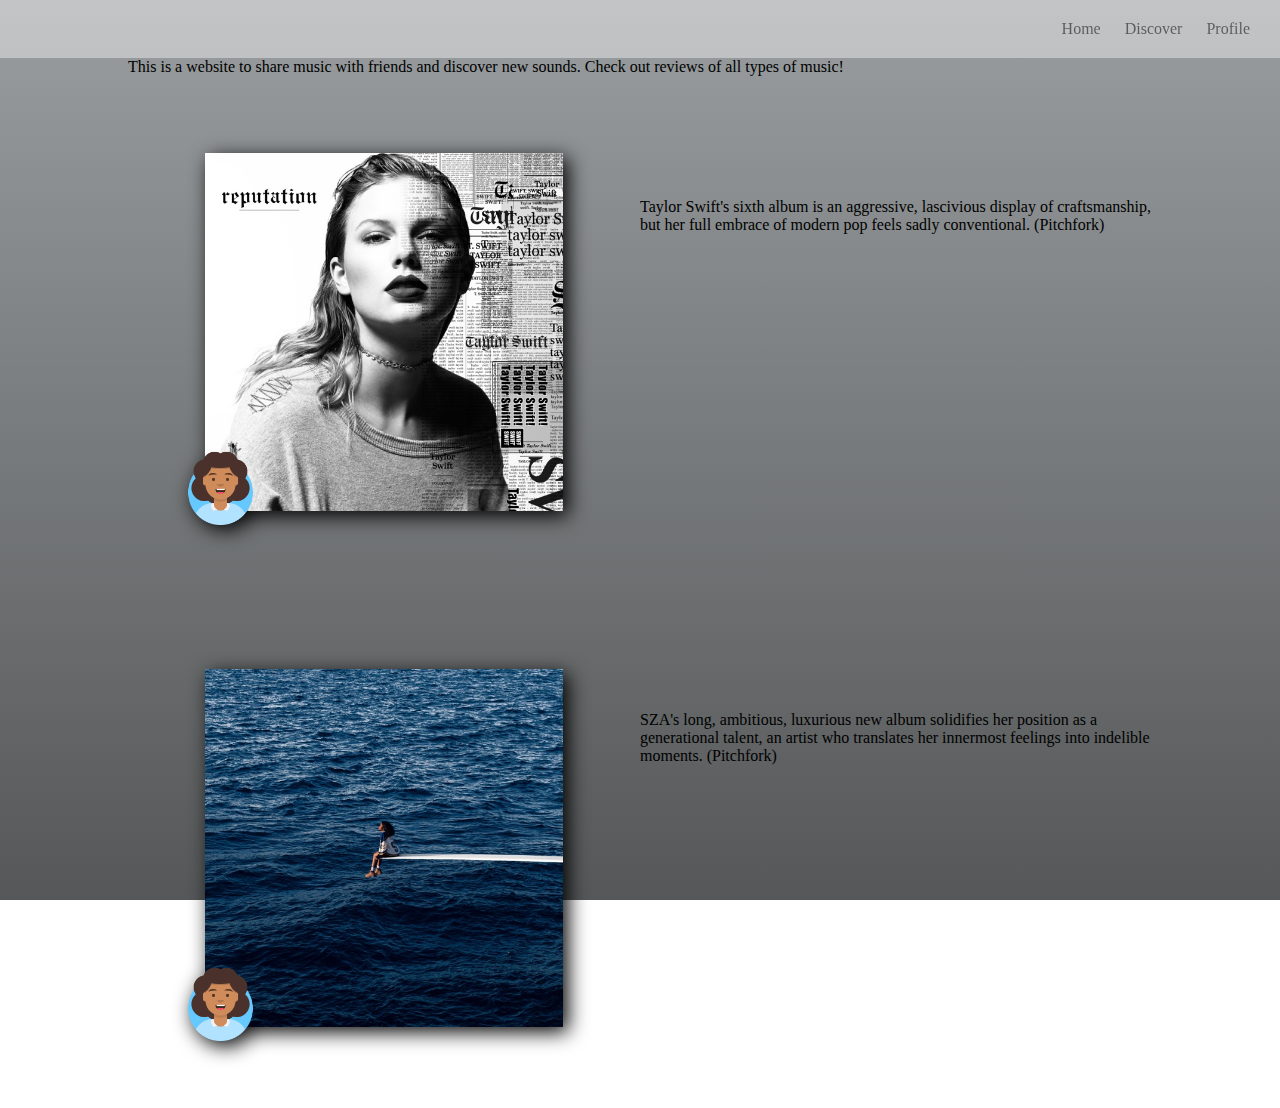
==== index.html @ 4bcca85a "Add files via upload" ====
<!DOCTYPE html>
<html lang="en">
<head>
    <meta charset="UTF-8">
    <meta name="viewport" content="width=device-width, initial-scale=1.0">
    <title>Reviewer</title>
    <link rel="stylesheet" type="text/css" href="css/html5reset.css">
    <link rel="stylesheet" type="text/css" href="css/style.css">
</head>
<body>
    <header>
        <a href = "#main" class = "skip">Skip to Main Content</a>
        <nav>
            <ul class="nav">
                <li class="active"><a href = "index.html">Home</a></li>
                <li><a href = "discover.html">Discover</a></li>
                <li class="profilenav"><a href = "profile.html">Profile</a></li>
            </ul>
        </nav>
    </header>
    <main class="indexmain">
        <div class="explain">
            <p>This is a website to share music with friends and discover new sounds. Check out reviews of all types of music!</p>
        </div>
        <div class="review1">
            <div class="review1imgs">
                <!-- ALBUM COVER, links to review -->
                <!-- Plays preview of song/album using JavaScript -->
                <a href="review.html">
                    <img src="images/reputation-taylorswift.jpg" alt="Cover of the album reputation by Taylor Swift">
                </a>
                <!-- PROFILE PIC, links to other user-->
                <a href="other.html">
                    <img src="images/otheravatar.png" class="feedavatar" alt="Cartoon avatar of girl with brown hair">    
                </a>                   
            </div>
            <p class="feed-review-text">Taylor Swift's sixth album is an aggressive, lascivious display of craftsmanship, but her full embrace of modern pop feels sadly conventional. (Pitchfork)</p>
            <iframe class="spotifypreview" style="border-radius:12px" src="https://open.spotify.com/embed/album/6DEjYFkNZh67HP7R9PSZvv?utm_source=generator" width="400" height="152" frameBorder="0" allowfullscreen="" allow="autoplay; clipboard-write; encrypted-media; fullscreen; picture-in-picture" loading="lazy"></iframe>
        </div>
        <div class="review2">
            <div class="review2imgs">
                <!-- ALBUM COVER, links to review -->
                <!-- Plays preview of song/album using JavaScript -->
                <img src="images/sos-sza.jpg" alt="Cover of the album SOS by SZA">
                <!-- PROFILE PIC, links to other user-->
                <a href="other.html">
                    <img src="images/otheravatar.png" class="feedavatar" alt="Cartoon avatar of girl with brown hair">         
                </a>                
            </div>
            <p class="feed-review-text">SZA's long, ambitious, luxurious new album solidifies her position as a generational talent, an artist who translates her innermost feelings into indelible moments. (Pitchfork)</p>
            <iframe class="spotifypreview" style="border-radius:12px" src="https://open.spotify.com/embed/album/07w0rG5TETcyihsEIZR3qG?utm_source=generator&theme=0" width="400" height="152" frameBorder="0" allowfullscreen="" allow="autoplay; clipboard-write; encrypted-media; fullscreen; picture-in-picture" loading="lazy"></iframe>
        </div>  
    </main>
   
</body>
</html>
---- css/style.css ----
/* OVERALL */
body {
    background-image: linear-gradient(#999d9f, #555758);
    background-attachment: fixed;
}

/* Skip to main */
.skip {
    position: absolute;
    overflow: hidden;
    height: 1px;
    width: 1px;
}

.skip:focus {
    text-align: center;
    height: 100%;
    width: 100%;
    text-decoration: none;
    color: black;
    position: relative;
}

/* Navigation */
/* Horizontal */
nav li {
    display: inline;
}

/* Individual tabs */
li a {
    text-decoration: none;
    color: black;
    padding: 10px;
}

/* Whole bar */
ul.nav {
    background-color: white;
    opacity: .4;
    padding: 20px;
    text-align: right;
}

/* MOBILE VIEW */

/* Home */

.review1imgs, .review2imgs {
    margin: 15%;
    position: relative;
    filter: drop-shadow(5px 5px 10px);
}

.feedavatar {
    position: absolute;
    width: 20%;
    bottom: -10px;
    left: -20px;
}

.review1 p, .review2 p {
    display: none;
}

.spotifypreview {
    display: none;
}

/* Discover */

.discovertitle {
    text-align: center;
    font-size: xx-large;
}
* {
    box-sizing: border-box;
}

.discoverslides {
    justify-content: center;
    margin: 5% 10%;
}

.album-prev, .song-prev, .playlist-prev {
    display: none;
}

.prev, .next {
    cursor: pointer;
    position: relative;
    top: 50%;
    width: auto;
    /* padding: 16px;
    margin-top: -22px; */
    color: black;
    font-weight: bold;
    font-size: 18px;
    transition: 0.6s ease;
    border-radius: 0 3px 3px 0;
    user-select: none;
}

.next {
    right: -100%;
    border-radius: 0 3px 3px 0;
}

.prev {
    left: -5%;
    border-radius: 3px 0 0 3px;
}

.discovertext {
    display: none;
}

#discovermain h2 {
    margin: 7% 0 0 0%;
    font-size: larger;
    text-align: center;
}

/* Other Profile */
.profileheader {
    display: grid;
    grid-template-columns: 30% 70%;
    margin: 7%;
    column-gap: 10%;
}

.hiddensongsother, .hiddenalbumsother {
    display: none;
}

.avatar {
    filter: drop-shadow(5px 5px 10px);
}

.otherfavsongs, .otherfavalbums {
    margin: 7%;
}

.otherfavsongs a, .otherfavalbums a {
    text-decoration: none;
    color: black;
}

.otherfavsongs h2, .otherfavalbums h2 {
    font-size: x-large;
}

.otherfavsongs p, .otherfavalbums p {
    text-align: center;
    margin: 5% 10%;
    padding: 5%;
}

.songgrid, .albumgrid {
    margin: 3% 0;
}

/* Review */
.reviewtitle {
    text-align: center;
    font-size: xx-large;
    margin: 20px;
}

.reviewheader {
    display: grid;
    grid-template-rows: 400px 200px;
    justify-items: center;
    align-items: center;
}

.albumreviewcover img {
    width: 300px;
    filter: drop-shadow(5px 5px 10px);
}

.stats {
    display: grid;
    grid-row: 1/3 1/3 1/3;
    background-color: gray;
}

/* My Profile */
.profileheader {
    display: grid;
    grid-template-columns: 30% 70%;
    margin: 7%;
    column-gap: 7%;
    align-items: center;
}

.hiddensongsother, .hiddenalbumsother {
    display: none;
}

.avatar {
    filter: drop-shadow(5px 5px 10px);
}

.otherfavsongs, .otherfavalbums {
    margin: 7%;
}

.otherfavsongs a, .otherfavalbums a {
    text-decoration: none;
    color: black;
}

.otherfavsongs h2, .otherfavalbums h2 {
    font-size: x-large;
}

.otherfavsongs p, .otherfavalbums p {
    background-color: lightgray;
    text-align: center;
    margin: 5% 10%;
    padding: 5%;
}

.button {
    display: flex;
    justify-content: center;
}
.addbutton {
    width: 70px;
    height: 70px;
    border-radius: 50%;
    font-size: x-large;
}

/* TABLET VIEW */
@media screen and (min-width: 768px) {
    /* Home */
    .review1, .review2 {
        display: grid;
        grid-template-columns: 50% 50%;
        justify-items: center;
    }
    .review1 p, .review2 p {
        display: block;
        position: relative;
        top: 20%;
    }

    /* Discover */
    .discoverslides {
        display: grid;
        grid-template-columns: 25% 25% 25% 25%;
        justify-content: center;
        column-gap: 20px;
    }

    .album-prev, .song-prev, .playlist-prev {
        display: block;
        filter: drop-shadow(5px 5px 10px);
    }

    .prev, .next {
        display: none;
    }

    #discovermain h2 {
        text-align: left;
        margin: 7% 0 0 7%;
    }

    /* Other Profile */

    .hiddensongsother, .hiddenalbumsother {
        display: block;
    }

    .songgrid, .albumgrid {
        display: grid;
        grid-template-columns: 50% 50%;
        column-gap: 20px;
        align-items: center;
    }

    .profileheader {
        justify-content: left;
        grid-template-columns: 100px 100px;
        margin: 3% 0 0 7%;
        column-gap: 10px;
    }

    /* Review */
    .reviewheader {
        grid-template-columns: 50% 50%;
        grid-template-rows: 100%;
        margin: 0 200px;
    }

    /* My Profile */
}

/* DESKTOP VIEW */
@media screen and (min-width: 992px) {
    /* Home */
    .indexmain {
        margin: 0 10%;
    }
    .spotifypreview {
        display: block;
    }
    .review1, .review2 {
        align-items: center;
    }

    .review1imgs, .review2imgs {
        grid-row: 1 / 3;
    }

    /* Discover */
    .album-prev img, .song-prev img, .playlist-prev img{
        position: relative;
        z-index: 1;
        /* display: inline-block; */
    }
    .discovertext {
        width: 100%;
        height: 75px;
        text-align: center;
        background-color: darkgray;
        opacity: 0.5;
    }

    .discovertext p {
        opacity: 1;
        color: black;
    }

    .album-prev img:hover + .discovertext, .song-prev img:hover + .discovertext, .playlist-prev img:hover + .discovertext {
        display: inline;
        z-index: 2;
        position: absolute;
        bottom: 1%;
        left: 0%;
    }

    /* Other Profile */
    .frame {
        display: grid;
        grid-template-columns: 50% 50%;
    }

    /* Review */

    /* My Profile */
}
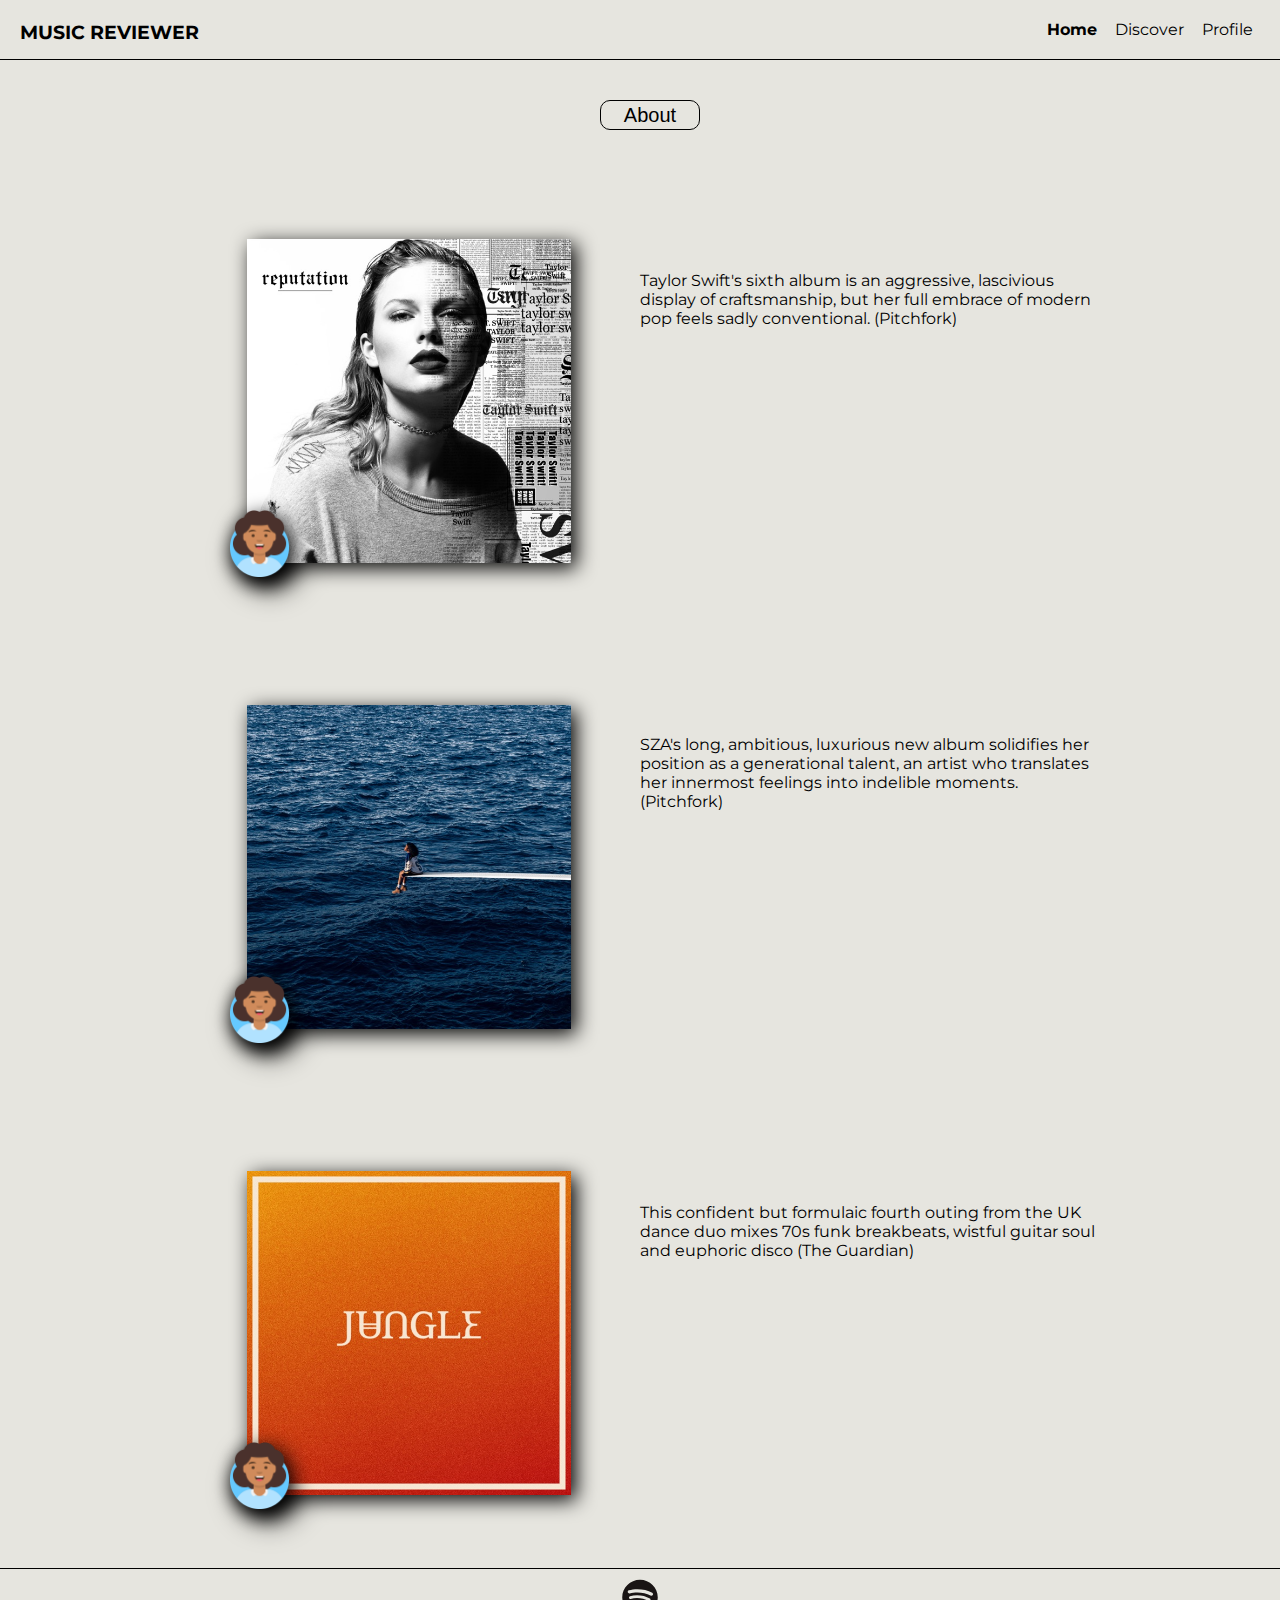
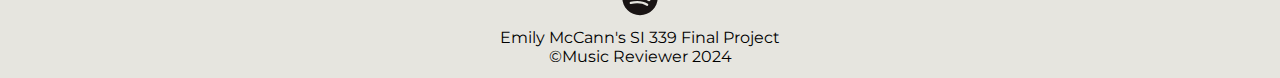
==== commit 8de7678d: "Add files via upload" ====
--- a/index.html
+++ b/index.html
@@ -6,12 +6,17 @@
     <title>Reviewer</title>
     <link rel="stylesheet" type="text/css" href="css/html5reset.css">
     <link rel="stylesheet" type="text/css" href="css/style.css">
+    <!-- Fonts -->
+    <link rel="preconnect" href="https://fonts.googleapis.com">
+    <link rel="preconnect" href="https://fonts.gstatic.com" crossorigin>
+    <link href="https://fonts.googleapis.com/css2?family=Montserrat:ital,wght@0,100..900;1,100..900&display=swap" rel="stylesheet">
 </head>
 <body>
     <header>
         <a href = "#main" class = "skip">Skip to Main Content</a>
         <nav>
             <ul class="nav">
+                <li id="title">MUSIC REVIEWER</li>
                 <li class="active"><a href = "index.html">Home</a></li>
                 <li><a href = "discover.html">Discover</a></li>
                 <li class="profilenav"><a href = "profile.html">Profile</a></li>
@@ -19,7 +24,10 @@
         </nav>
     </header>
     <main class="indexmain">
-        <div class="explain">
+        <div>
+            <button id="aboutbutton">About</button>    
+        </div>
+        <div id="explain">
             <p>This is a website to share music with friends and discover new sounds. Check out reviews of all types of music!</p>
         </div>
         <div class="review1">
@@ -31,11 +39,14 @@
                 </a>
                 <!-- PROFILE PIC, links to other user-->
                 <a href="other.html">
-                    <img src="images/otheravatar.png" class="feedavatar" alt="Cartoon avatar of girl with brown hair">    
-                </a>                   
+                    <img src="images/otheravatar.png" id = "feedavatar1" class="feedavatar" alt="Cartoon avatar of girl with brown hair">    
+                </a> 
+                <div class="popout" id="popout1">
+                    <p>View Layla's Profile</p>
+                </div>                  
             </div>
             <p class="feed-review-text">Taylor Swift's sixth album is an aggressive, lascivious display of craftsmanship, but her full embrace of modern pop feels sadly conventional. (Pitchfork)</p>
-            <iframe class="spotifypreview" style="border-radius:12px" src="https://open.spotify.com/embed/album/6DEjYFkNZh67HP7R9PSZvv?utm_source=generator" width="400" height="152" frameBorder="0" allowfullscreen="" allow="autoplay; clipboard-write; encrypted-media; fullscreen; picture-in-picture" loading="lazy"></iframe>
+            <iframe class="spotifypreview" style="border-radius:12px" src="https://open.spotify.com/embed/album/6DEjYFkNZh67HP7R9PSZvv?utm_source=generator" width="400" height="152" frameBorder="0" allow="autoplay; clipboard-write; encrypted-media; fullscreen; picture-in-picture" loading="lazy"></iframe>
         </div>
         <div class="review2">
             <div class="review2imgs">
@@ -44,13 +55,38 @@
                 <img src="images/sos-sza.jpg" alt="Cover of the album SOS by SZA">
                 <!-- PROFILE PIC, links to other user-->
                 <a href="other.html">
-                    <img src="images/otheravatar.png" class="feedavatar" alt="Cartoon avatar of girl with brown hair">         
-                </a>                
+                    <img src="images/otheravatar.png" id = "feedavatar2" class="feedavatar" alt="Cartoon avatar of girl with brown hair">         
+                </a>  
+                <div class="popout" id="popout2">
+                    <p>View Layla's Profile</p>
+                </div>              
             </div>
             <p class="feed-review-text">SZA's long, ambitious, luxurious new album solidifies her position as a generational talent, an artist who translates her innermost feelings into indelible moments. (Pitchfork)</p>
-            <iframe class="spotifypreview" style="border-radius:12px" src="https://open.spotify.com/embed/album/07w0rG5TETcyihsEIZR3qG?utm_source=generator&theme=0" width="400" height="152" frameBorder="0" allowfullscreen="" allow="autoplay; clipboard-write; encrypted-media; fullscreen; picture-in-picture" loading="lazy"></iframe>
+            <iframe class="spotifypreview" style="border-radius:12px" src="https://open.spotify.com/embed/album/07w0rG5TETcyihsEIZR3qG?utm_source=generator&theme=0" width="400" height="152" frameBorder="0"  allow="autoplay; clipboard-write; encrypted-media; fullscreen; picture-in-picture" loading="lazy"></iframe>
         </div>  
+        <div class="review3">
+            <div class="review3imgs">
+                <!-- ALBUM COVER, links to review -->
+                <!-- Plays preview of song/album using JavaScript -->
+                <img src="images/volcano-jungle.jpg" alt="Cover of the album SOS by SZA">
+                <!-- PROFILE PIC, links to other user-->
+                <a href="other.html">
+                    <img src="images/otheravatar.png" id = "feedavatar3" class="feedavatar" alt="Cartoon avatar of girl with brown hair">         
+                </a>  
+                <div class="popout" id="popout3">
+                    <p>View Layla's Profile</p>
+                </div>              
+            </div>
+            <p class="feed-review-text">This confident but formulaic fourth outing from the UK dance duo mixes 70s funk breakbeats, wistful guitar soul and euphoric disco (The Guardian)</p>
+            <iframe style="border-radius:12px" src="https://open.spotify.com/embed/album/5xnXOCf5aZgZ43DgGN4EDv?utm_source=generator&theme=0" width="400" height="152" frameBorder="0" allowfullscreen="" allow="autoplay; clipboard-write; encrypted-media; fullscreen; picture-in-picture" loading="lazy"></iframe>
+        </div>
     </main>
-   
+    <script src="js/index.js"></script>
+   <footer>
+        <div a="https://open.spotify.com/">
+            <img id="logo" src="images/spotifylogo.svg" alt="Spotify logo">    
+        </div>
+        <p>Emily McCann's SI 339 Final Project<br>©Music Reviewer 2024</p>
+   </footer>
 </body>
 </html>--- a/css/style.css
+++ b/css/style.css
@@ -1,7 +1,8 @@
 /* OVERALL */
 body {
-    background-image: linear-gradient(#999d9f, #555758);
+    background-color: #e6e5df;
     background-attachment: fixed;
+    font-family: "Montserrat";
 }
 
 /* Skip to main */
@@ -31,22 +32,81 @@
 li a {
     text-decoration: none;
     color: black;
-    padding: 10px;
+    padding: 7px;
+}
+
+li a:hover, img:hover {
+    cursor:url("data:image/svg+xml;utf8,<svg xmlns='http://www.w3.org/2000/svg'  width='30' height='36' viewport='0 0 100 100' style='fill:black;font-size:18px;'><text y='50%'>🎶</text></svg>") 16 0,auto;
+}
+
+li a:hover {
+    border-bottom: 4px solid #E69B41;
+}
+
+/* Active tab */
+li.active {
+    font-weight: bold;
 }
 
 /* Whole bar */
 ul.nav {
-    background-color: white;
-    opacity: .4;
     padding: 20px;
     text-align: right;
+    border-bottom: 1px solid black;
+}
+footer {
+    border-top: 1px solid black;
+    height: 100px;
+    display: flex;
+    justify-content: center;
+    margin-bottom: 10px;
+    align-items: center;
+    text-align: center;
+    flex-direction: column;
+}
+
+#logo {
+    width: 80px;
+}
+
+#title {
+    float: left;
+    font-size: larger;
+    font-weight: bold;
 }
 
 /* MOBILE VIEW */
 
 /* Home */
 
-.review1imgs, .review2imgs {
+.indexmain {
+    display: grid;
+    justify-items: center;
+}
+
+#aboutbutton {
+    width: 100px;
+    background-color: transparent;
+    border-radius: 10px;
+    border: 1px solid black;
+    height: 30px;
+    text-align: center;
+    font-size: 20px;
+    margin: 40px 10%;
+    
+}
+
+#aboutbutton:hover {
+    background-color: #00917A;
+}
+
+#explain {
+    display: none;
+    text-align: center;
+    margin: 40px 10%;
+}
+
+.review1imgs, .review2imgs, .review3imgs {
     margin: 15%;
     position: relative;
     filter: drop-shadow(5px 5px 10px);
@@ -54,12 +114,14 @@
 
 .feedavatar {
     position: absolute;
+    z-index: 2;
     width: 20%;
     bottom: -10px;
     left: -20px;
-}
-
-.review1 p, .review2 p {
+    filter: drop-shadow(5px 5px 10px black);
+}
+
+.review1 p, .review2 p, .review3 p {
     display: none;
 }
 
@@ -67,14 +129,39 @@
     display: none;
 }
 
+.popout {
+    position: absolute;
+    bottom: 1%;
+    left: -5%;
+    opacity: 0;
+    background-color: #00917A;
+    padding: 5px 5px 5px 30px;
+    transition: left 1s, opacity 0.5s;
+}
+
+.popouthover {
+    bottom: 1%;
+    left: 11%;
+    opacity: 1;
+}
+
+
 /* Discover */
 
 .discovertitle {
     text-align: center;
     font-size: xx-large;
+    margin-top: 40px;
+    font-weight: bold;
+    border-radius: 20px;
+    padding: 15px;
 }
 * {
     box-sizing: border-box;
+}
+
+#discovermain h2 {
+    font-weight: bold;
 }
 
 .discoverslides {
@@ -84,15 +171,14 @@
 
 .album-prev, .song-prev, .playlist-prev {
     display: none;
+    filter: drop-shadow(5px 5px 10px);
 }
 
 .prev, .next {
     cursor: pointer;
     position: relative;
-    top: 50%;
-    width: auto;
-    /* padding: 16px;
-    margin-top: -22px; */
+    /* top: 100%; */
+    /* width: auto; */
     color: black;
     font-weight: bold;
     font-size: 18px;
@@ -103,6 +189,7 @@
 
 .next {
     right: -100%;
+    bottom: inherit;
     border-radius: 0 3px 3px 0;
 }
 
@@ -121,12 +208,59 @@
     text-align: center;
 }
 
+#albumheader, #songheader, #playlistheader {
+    background-color: #e6e5df;
+    border-bottom: 1px solid black;
+    position: sticky;
+    z-index: 2;
+    top: 0;
+    height: 40px;
+}
+
+.playlist-prev img{
+    width: 100%;
+}
+
 /* Other Profile */
+
+.overallprofileheader {
+    display: grid;
+    grid-template-columns: 40% 60%;
+    margin: 100px;
+}
 .profileheader {
     display: grid;
-    grid-template-columns: 30% 70%;
-    margin: 7%;
-    column-gap: 10%;
+    grid-template-columns: 100px 200px;
+    /* margin: 100px; */
+    column-gap: 10px;
+    align-items: center;
+}
+
+.dropdown2 {
+    width: 100px;
+    justify-self: right;
+}
+
+#friendsbutton2 {
+    background-color: transparent;
+    border: 1px solid black;
+    padding: 5px;
+    text-align: center;
+    width: 100%;
+    vertical-align: middle;
+}
+
+.dropdown2 a {
+    background-color: #E69B41;
+    width: 150px;
+    display: block;
+    padding: 5px 0 5px 5px;
+    text-decoration: none;
+    color: black;
+}
+
+#menu2 {
+    display: none;
 }
 
 .hiddensongsother, .hiddenalbumsother {
@@ -135,6 +269,11 @@
 
 .avatar {
     filter: drop-shadow(5px 5px 10px);
+    border: 2px solid black;
+    border-radius: 100%;
+    height: 100px;
+    width: 100px;
+    object-fit: cover;
 }
 
 .otherfavsongs, .otherfavalbums {
@@ -164,7 +303,8 @@
 .reviewtitle {
     text-align: center;
     font-size: xx-large;
-    margin: 20px;
+    margin-top: 20px;
+    margin-bottom: 10px;
 }
 
 .reviewheader {
@@ -182,16 +322,94 @@
 .stats {
     display: grid;
     grid-row: 1/3 1/3 1/3;
-    background-color: gray;
+    row-gap: 20px;
+    height: 100%;
+    align-items: center;
+    justify-items: center;
+}
+
+#artistnamereview {
+    text-align: center;
+    margin-bottom: 40px;
+}
+
+.reviews {
+    display: grid;
+    justify-content: center;
+    margin: 50px 0 50px 0;
+    row-gap: 50px;
+    /* filter: drop-shadow(5px 5px 10px); */
+    text-align: center;
+    align-items: center;
+    justify-items: center;
+}
+
+.reviews p {
+    height: 100%;
+    /* background-color: rgba(255, 255, 255, 0.2); */
+    border: 0.5px solid black;
+    border-radius: 10px;
+    margin: 0% 20%;
+    padding: 2%;
+}
+
+.reviews p:hover {
+    background-color: #00917A;
+}
+
+.hiddenreview {
+    display: none;
+}
+
+#showbutton {
+    width: 200px;
 }
 
 /* My Profile */
+
+.overallprofileheader {
+    display: grid;
+    grid-template-columns: 40% 60%;
+    margin: 100px;
+}
 .profileheader {
     display: grid;
-    grid-template-columns: 30% 70%;
-    margin: 7%;
-    column-gap: 7%;
+    grid-template-columns: 100px 200px;
+    /* margin: 100px; */
+    column-gap: 10px;
     align-items: center;
+}
+
+.dropdown1 {
+    width: 100px;
+    justify-self: right;
+}
+
+#friendsbutton1 {
+    background-color: transparent;
+    border: 1px solid black;
+    padding: 5px;
+    text-align: center;
+    width: 100%;
+    vertical-align: middle;
+}
+
+.dropdown1 a {
+    background-color: #E69B41;
+    width: 150px;
+    display: block;
+    padding: 5px 0 5px 5px;
+    text-decoration: none;
+    color: black;
+}
+
+#menu1 {
+    display: none;
+}
+
+.profileheader h1 {
+    font-weight: 600;
+    font-size: x-large;
 }
 
 .hiddensongsother, .hiddenalbumsother {
@@ -203,7 +421,8 @@
 }
 
 .otherfavsongs, .otherfavalbums {
-    margin: 7%;
+    margin: 100px;
+    justify-content: center;
 }
 
 .otherfavsongs a, .otherfavalbums a {
@@ -231,21 +450,25 @@
     height: 70px;
     border-radius: 50%;
     font-size: x-large;
+    border: 1px solid black;
+    background-color: #e6e5df;
 }
 
 /* TABLET VIEW */
 @media screen and (min-width: 768px) {
     /* Home */
-    .review1, .review2 {
+    .review1, .review2, .review3 {
         display: grid;
         grid-template-columns: 50% 50%;
-        justify-items: center;
-    }
-    .review1 p, .review2 p {
+        justify-items: start;
+        margin: 0px 50px;
+    }
+    .review1 p, .review2 p, .review3 p {
         display: block;
         position: relative;
         top: 20%;
     }
+
 
     /* Discover */
     .discoverslides {
@@ -257,7 +480,6 @@
 
     .album-prev, .song-prev, .playlist-prev {
         display: block;
-        filter: drop-shadow(5px 5px 10px);
     }
 
     .prev, .next {
@@ -280,13 +502,7 @@
         grid-template-columns: 50% 50%;
         column-gap: 20px;
         align-items: center;
-    }
-
-    .profileheader {
-        justify-content: left;
-        grid-template-columns: 100px 100px;
-        margin: 3% 0 0 7%;
-        column-gap: 10px;
+        justify-content: center;
     }
 
     /* Review */
@@ -308,11 +524,11 @@
     .spotifypreview {
         display: block;
     }
-    .review1, .review2 {
+    .review1, .review2, .review3 {
         align-items: center;
     }
 
-    .review1imgs, .review2imgs {
+    .review1imgs, .review2imgs, .review3imgs {
         grid-row: 1 / 3;
     }
 
@@ -324,19 +540,25 @@
     }
     .discovertext {
         width: 100%;
-        height: 75px;
+        height: 25%;
+        background-color: rgba(230, 155, 65, 0.5);
+        position: relative;
         text-align: center;
-        background-color: darkgray;
-        opacity: 0.5;
+        place-items: center;
+        justify-content: center;
     }
 
     .discovertext p {
         opacity: 1;
         color: black;
+        font-size: large;
+        position: absolute;
+        line-height: 1.5;
+        font-weight: 500;
     }
 
     .album-prev img:hover + .discovertext, .song-prev img:hover + .discovertext, .playlist-prev img:hover + .discovertext {
-        display: inline;
+        display: flex;
         z-index: 2;
         position: absolute;
         bottom: 1%;
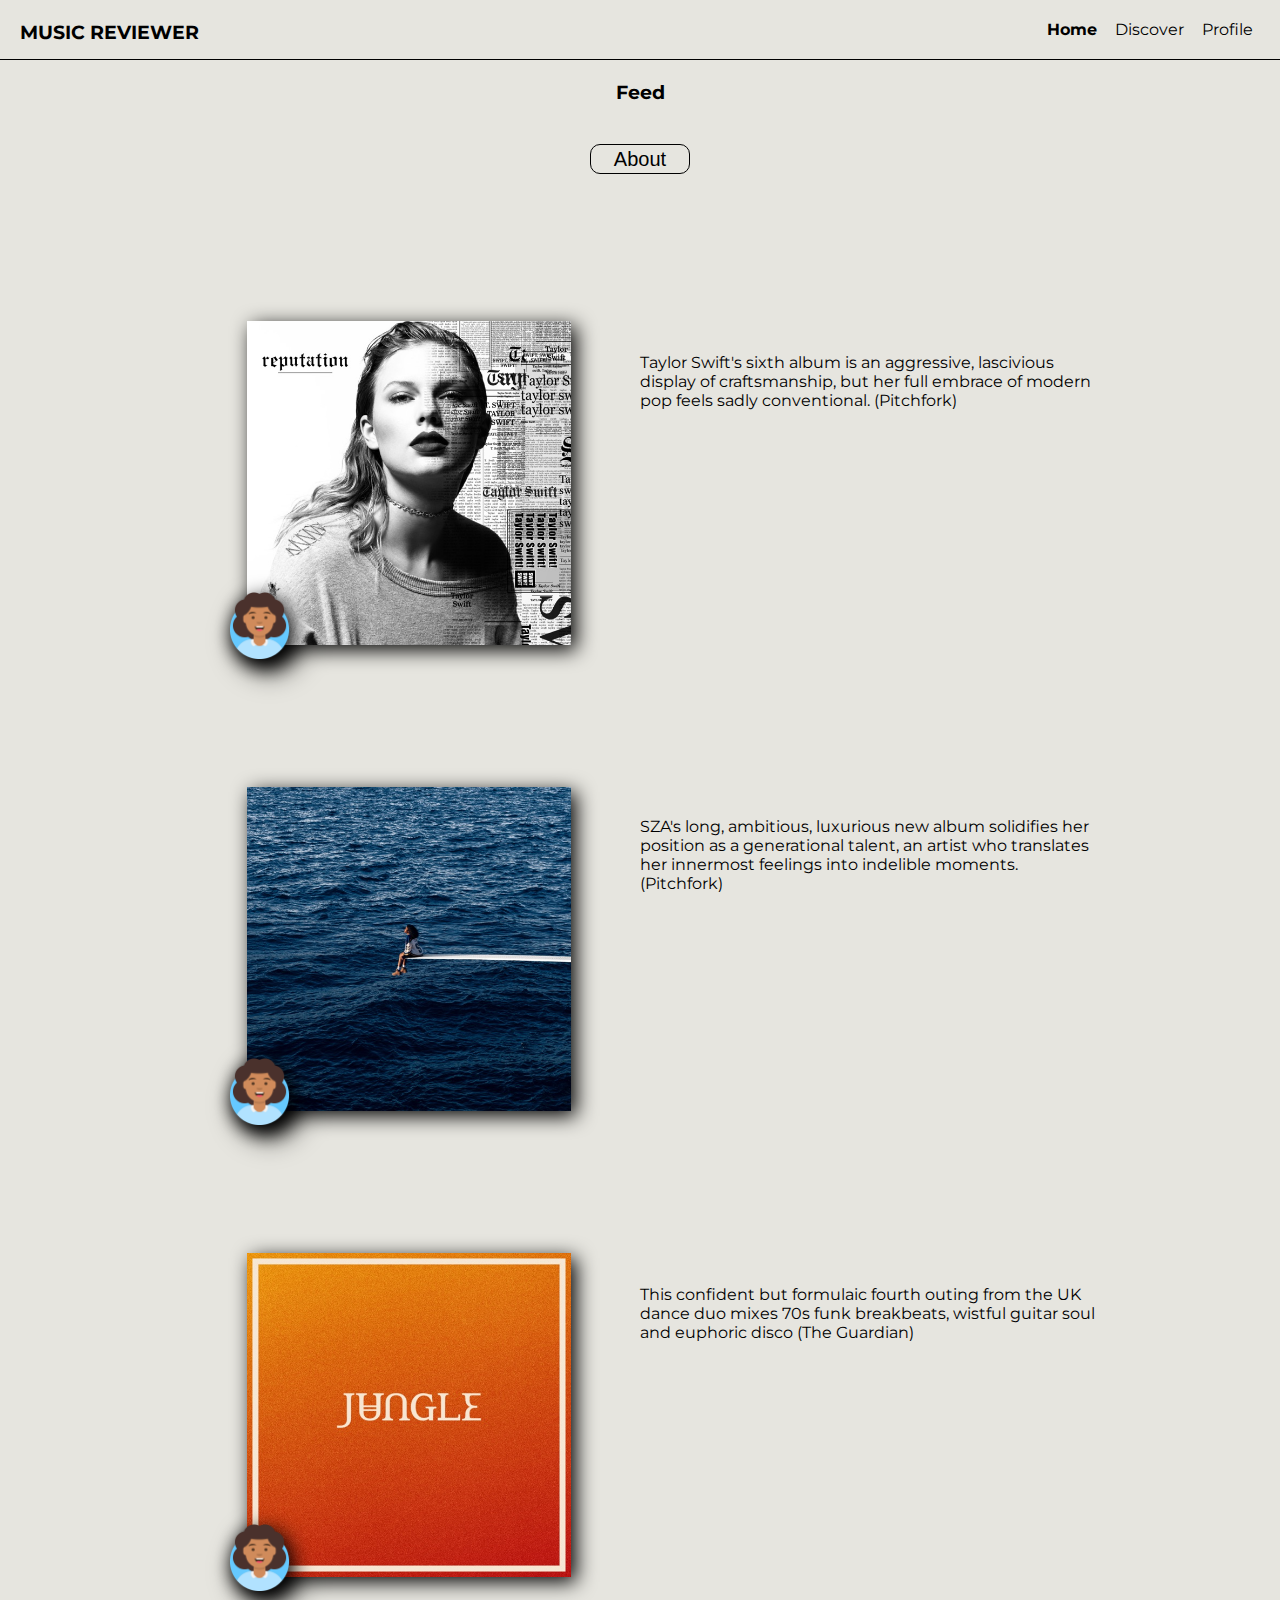
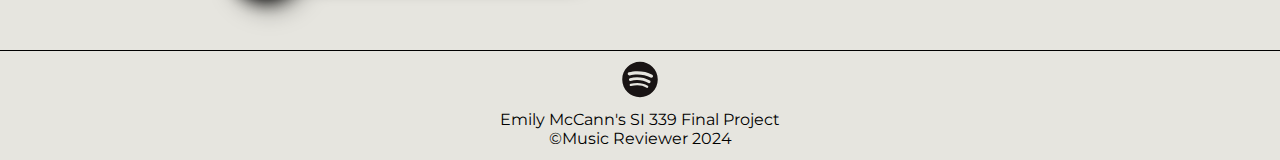
==== commit 470e485b: "Add files via upload" ====
--- a/index.html
+++ b/index.html
@@ -4,6 +4,7 @@
     <meta charset="UTF-8">
     <meta name="viewport" content="width=device-width, initial-scale=1.0">
     <title>Reviewer</title>
+    <link rel="shortcut icon" type="image/png" href="images/musical-note.png"/>
     <link rel="stylesheet" type="text/css" href="css/html5reset.css">
     <link rel="stylesheet" type="text/css" href="css/style.css">
     <!-- Fonts -->
@@ -13,7 +14,7 @@
 </head>
 <body>
     <header>
-        <a href = "#main" class = "skip">Skip to Main Content</a>
+        <a href = "indexmain" class = "skip">Skip to Main Content</a>
         <nav>
             <ul class="nav">
                 <li id="title">MUSIC REVIEWER</li>
@@ -24,6 +25,7 @@
         </nav>
     </header>
     <main class="indexmain">
+        <h1>Feed</h1>
         <div>
             <button id="aboutbutton">About</button>    
         </div>
@@ -35,8 +37,11 @@
                 <!-- ALBUM COVER, links to review -->
                 <!-- Plays preview of song/album using JavaScript -->
                 <a href="review.html">
-                    <img src="images/reputation-taylorswift.jpg" alt="Cover of the album reputation by Taylor Swift">
+                    <img id='repimg' src="images/reputation-taylorswift.jpg" alt="Cover of the album reputation by Taylor Swift">
                 </a>
+                <div id="reviewtag" class="clickforreview">
+                    <p>Click for a review!</p>
+                </div>
                 <!-- PROFILE PIC, links to other user-->
                 <a href="other.html">
                     <img src="images/otheravatar.png" id = "feedavatar1" class="feedavatar" alt="Cartoon avatar of girl with brown hair">    
@@ -68,7 +73,7 @@
             <div class="review3imgs">
                 <!-- ALBUM COVER, links to review -->
                 <!-- Plays preview of song/album using JavaScript -->
-                <img src="images/volcano-jungle.jpg" alt="Cover of the album SOS by SZA">
+                <img src="images/volcano-jungle.jpg" alt="Cover of the album Volcano by Jungle">
                 <!-- PROFILE PIC, links to other user-->
                 <a href="other.html">
                     <img src="images/otheravatar.png" id = "feedavatar3" class="feedavatar" alt="Cartoon avatar of girl with brown hair">         
@@ -78,7 +83,7 @@
                 </div>              
             </div>
             <p class="feed-review-text">This confident but formulaic fourth outing from the UK dance duo mixes 70s funk breakbeats, wistful guitar soul and euphoric disco (The Guardian)</p>
-            <iframe style="border-radius:12px" src="https://open.spotify.com/embed/album/5xnXOCf5aZgZ43DgGN4EDv?utm_source=generator&theme=0" width="400" height="152" frameBorder="0" allowfullscreen="" allow="autoplay; clipboard-write; encrypted-media; fullscreen; picture-in-picture" loading="lazy"></iframe>
+            <iframe class="spotifypreview" style="border-radius:12px" src="https://open.spotify.com/embed/album/5xnXOCf5aZgZ43DgGN4EDv?utm_source=generator&theme=0" width="400" height="152" frameBorder="0" allowfullscreen="" allow="autoplay; clipboard-write; encrypted-media; fullscreen; picture-in-picture" loading="lazy"></iframe>
         </div>
     </main>
     <script src="js/index.js"></script>
--- a/css/style.css
+++ b/css/style.css
@@ -84,6 +84,12 @@
     justify-items: center;
 }
 
+.indexmain h1 {
+    margin-top: 20px;
+    font-size: larger;
+    font-weight: bolder;
+}
+
 #aboutbutton {
     width: 100px;
     background-color: transparent;
@@ -92,7 +98,9 @@
     height: 30px;
     text-align: center;
     font-size: 20px;
-    margin: 40px 10%;
+    margin: 40px 0;
+    opacity: 0;
+    transition: opacity 1.5s;
     
 }
 
@@ -101,15 +109,20 @@
 }
 
 #explain {
-    display: none;
-    text-align: center;
-    margin: 40px 10%;
+    opacity: 0;
+    transition: opacity 2.5s;
+    text-align: center;
+    margin: 0 10%;
 }
 
 .review1imgs, .review2imgs, .review3imgs {
     margin: 15%;
     position: relative;
     filter: drop-shadow(5px 5px 10px);
+}
+
+#repimg {
+    z-index: 1;
 }
 
 .feedavatar {
@@ -145,17 +158,38 @@
     opacity: 1;
 }
 
+.clickforreview {
+    z-index: -1;
+    text-align: center;
+    position: absolute;
+    width: 100%;
+    top: 10%;
+    opacity: 1;
+    background-color: #00917A;
+    padding: 10px 5px 10px 5px;
+    transition: top 1s, opacity 0.5s;
+    border-radius: 10px;
+}
+
+.clickforhover {
+    top: -9%;
+    opacity: 1;
+}
+
 
 /* Discover */
 
-.discovertitle {
+
+#discovertitle {
     text-align: center;
     font-size: xx-large;
     margin-top: 40px;
     font-weight: bold;
-    border-radius: 20px;
     padding: 15px;
-}
+    opacity: 0;
+    transition: opacity 2.5s;
+}
+
 * {
     box-sizing: border-box;
 }
@@ -177,7 +211,7 @@
 .prev, .next {
     cursor: pointer;
     position: relative;
-    /* top: 100%; */
+    bottom: 250px;
     /* width: auto; */
     color: black;
     font-weight: bold;
@@ -189,7 +223,6 @@
 
 .next {
     right: -100%;
-    bottom: inherit;
     border-radius: 0 3px 3px 0;
 }
 
@@ -252,7 +285,7 @@
 
 .dropdown2 a {
     background-color: #E69B41;
-    width: 150px;
+    width: 100px;
     display: block;
     padding: 5px 0 5px 5px;
     text-decoration: none;
@@ -396,11 +429,12 @@
 
 .dropdown1 a {
     background-color: #E69B41;
-    width: 150px;
+    width: 100px;
     display: block;
-    padding: 5px 0 5px 5px;
+    padding: 5px 5px 5px 5px;
     text-decoration: none;
     color: black;
+    text-align: left;
 }
 
 #menu1 {
@@ -423,6 +457,7 @@
 .otherfavsongs, .otherfavalbums {
     margin: 100px;
     justify-content: center;
+    position: relative;
 }
 
 .otherfavsongs a, .otherfavalbums a {
@@ -452,6 +487,26 @@
     font-size: x-large;
     border: 1px solid black;
     background-color: #e6e5df;
+}
+
+#addalbum, #addsong {
+    position: absolute;
+    background-color: #373632;
+    width: 300px;
+    height: 40%;
+    padding: 30px;
+    color: white;
+    border: 4px solid #E69B41;
+    border-radius: 10px;
+    top: 25%;
+    left: 37%;
+    opacity: 0;
+    transition: opacity 0.5s;
+    text-align: center;
+}
+
+.albumgridbutton, .songgridbutton {
+    filter: blur(5px);
 }
 
 /* TABLET VIEW */
@@ -509,7 +564,7 @@
     .reviewheader {
         grid-template-columns: 50% 50%;
         grid-template-rows: 100%;
-        margin: 0 200px;
+        margin: 0 30%;
     }
 
     /* My Profile */
@@ -541,7 +596,7 @@
     .discovertext {
         width: 100%;
         height: 25%;
-        background-color: rgba(230, 155, 65, 0.5);
+        background-color: rgba(0, 145, 122, 0.7);
         position: relative;
         text-align: center;
         place-items: center;
@@ -554,7 +609,10 @@
         font-size: large;
         position: absolute;
         line-height: 1.5;
-        font-weight: 500;
+        font-weight: 600;
+        background-color: rgb(255, 255, 255, 0.7);
+        border-radius: 10px;
+        padding: 5px;
     }
 
     .album-prev img:hover + .discovertext, .song-prev img:hover + .discovertext, .playlist-prev img:hover + .discovertext {
@@ -563,6 +621,13 @@
         position: absolute;
         bottom: 1%;
         left: 0%;
+        border-bottom-left-radius: 10px;
+        border-bottom-right-radius: 10px;
+    }
+
+    .album-prev img:hover, .song-prev img:hover, .playlist-prev img:hover {
+        border-radius: 10px;
+        border: 4px solid #00917A;
     }
 
     /* Other Profile */
